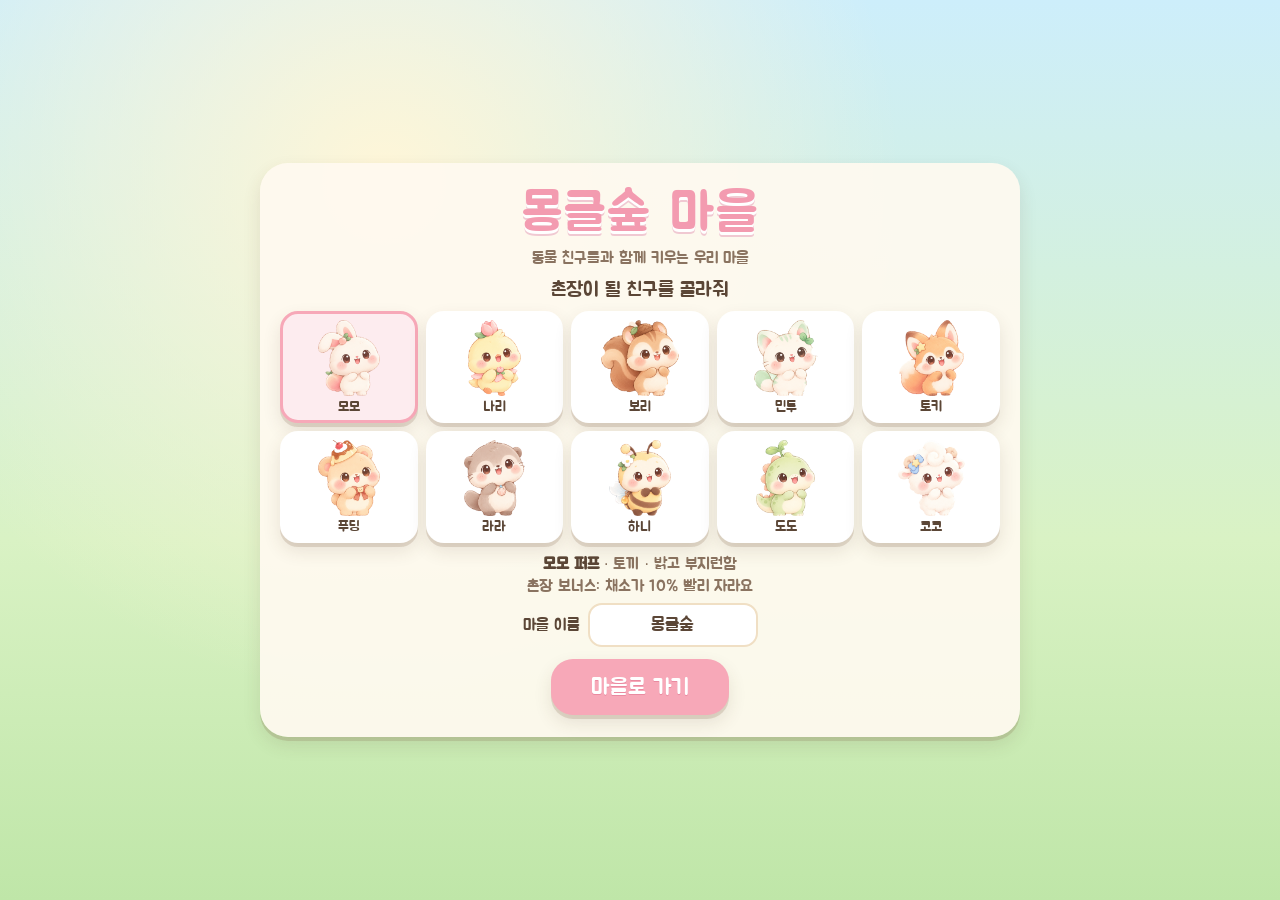
==== village/index.html @ f3bc0b9f "몽글숲 마을 공개: 5단계 건설까지 (village/ 폴더) 창고·울타리·길·꽃밭 짓기, 옮기기, 업그레이드(Lv1→5), 현실 시간 공사와 완성 연출, 나무·바위 채집, 옛 저장" ====
<!doctype html>
<html lang="ko">
<head>
<meta charset="utf-8">
<meta name="viewport" content="width=device-width, initial-scale=1, maximum-scale=1, user-scalable=no, viewport-fit=cover">
<title>몽글숲 마을</title>
<meta name="theme-color" content="#bfe6a8">
<meta name="description" content="동물 친구들과 농사짓고 건물을 지으며 키우는 힐링 마을 게임">
<meta property="og:title" content="몽글숲 마을">
<meta property="og:description" content="동물 친구들과 농사짓고 건물을 지으며 키우는 힐링 마을 게임">
<link rel="preconnect" href="https://fonts.googleapis.com">
<link rel="stylesheet" href="https://fonts.googleapis.com/css2?family=Jua&display=swap">
<link rel="stylesheet" href="css/ui.css">
</head>
<body>
<!-- 게임 화면(Phaser 캔버스)이 들어가는 곳 -->
<div id="game"></div>

<!-- 화면 위에 겹쳐지는 메뉴(HTML) -->
<div id="ui">
  <!-- 타이틀: 촌장 고르기 -->
  <section id="title" class="screen">
    <div class="title-card">
      <h1 class="logo">몽글숲 마을</h1>
      <p class="subtitle" data-i18n="title.subtitle"></p>
      <div id="continueBox" class="continue-box hidden">
        <img id="contImg" alt="">
        <div class="cont-text"><b id="contInfo"></b><small id="contWhen"></small></div>
        <div class="cont-btns">
          <button id="continueBtn" class="btn primary big" data-i18n="title.continue"></button>
          <button id="newGameBtn" class="btn" data-i18n="title.newGame"></button>
        </div>
      </div>
      <div id="newBox">
      <p id="newWarn" class="new-warn hidden" data-i18n="title.newWarn"></p>
      <h2 data-i18n="title.pickMayor"></h2>
      <div id="mayorList" class="mayor-list"></div>
      <p id="mayorInfo" class="mayor-info"></p>
      <label class="village-name">
        <span data-i18n="title.villageName"></span>
        <input id="villageName" maxlength="10" autocomplete="off">
      </label>
      <div class="start-row">
        <button id="backBtn" class="btn hidden" data-i18n="title.back"></button>
        <button id="startBtn" class="btn primary big" data-i18n="title.start"></button>
      </div>
      </div>
    </div>
  </section>

  <!-- 마을 화면 위 HUD -->
  <section id="hud" class="hidden">
    <div class="topbar">
      <div class="res"><span class="ico">🪙</span><b id="coinText">0</b></div>
      <div class="res"><span class="ico">🪵</span><b id="woodText">0</b></div>
      <div class="res"><span class="ico">🪨</span><b id="stoneText">0</b></div>
      <button class="res builder" id="builderRes" aria-label="일꾼"><span class="ico">🔨</span><b id="builderText">0/2</b></button>
      <div class="rank">
        <span id="rankName"></span>
        <div class="gauge"><i id="rankGauge"></i></div>
      </div>
      <div id="clockText" class="clock"></div>
      <button id="muteBtn" class="btn icon" aria-label="소리">🔊</button>
    </div>
    <div class="village-title" id="villageTitle"></div>
    <div class="zoom-tools">
      <button id="zoomIn" class="btn icon" aria-label="확대">＋</button>
      <button id="zoomOut" class="btn icon" aria-label="축소">－</button>
      <button id="centerBtn" class="btn icon" aria-label="내 캐릭터로">🎯</button>
    </div>
    <div id="holdChip" class="hold-chip hidden"><span id="holdText"></span><small data-i18n="farm.holdHint"></small><button id="holdCancel" class="btn icon" aria-label="내려놓기">✕</button></div>
    <div id="tutorial" class="tutorial hidden"></div>
    <nav class="bottombar" id="menuBar"></nav>
    <!-- 건물 놓기 모드 -->
    <div id="placeBar" class="place-bar">
      <div class="place-info"><b id="placeName"></b><small id="placeHint"></small></div>
      <div class="place-btns">
        <button id="placeRotate" class="btn">🔄 <span data-i18n="build.rotate"></span></button>
        <button id="placeCancel" class="btn">✕ <span data-i18n="build.cancel"></span></button>
        <button id="placeOk" class="btn primary">✓ <span id="placeOkText"></span></button>
      </div>
    </div>
  </section>

  <div id="toast" class="toast"></div>
</div>

<script src="lib/phaser.min.js"></script>
<script type="module" src="src/main.js"></script>
</body>
</html>
---- village/css/ui.css ----
/* 몽글숲 마을 · 화면 위 메뉴(HTML) 디자인 */
:root {
  --bg: #bfe6a8;
  --panel: #fffaf0;
  --panel-edge: #f0dfc4;
  --text: #5b4636;
  --text-soft: #8a7360;
  --accent: #f7a8b8;
  --accent-dark: #e98aa0;
  --gold: #f7c948;
  --shadow: 0 4px 0 rgba(120, 90, 60, .18), 0 8px 18px rgba(80, 60, 40, .12);
  --font: 'Jua', 'Apple SD Gothic Neo', 'Malgun Gothic', sans-serif;
  --safe-l: env(safe-area-inset-left, 0px);
  --safe-r: env(safe-area-inset-right, 0px);
  --safe-b: env(safe-area-inset-bottom, 0px);
  --safe-t: env(safe-area-inset-top, 0px);
}

* { box-sizing: border-box; -webkit-tap-highlight-color: transparent; }
html, body {
  margin: 0; height: 100%; overflow: hidden;
  background: var(--bg); color: var(--text); font-family: var(--font);
  user-select: none; -webkit-user-select: none; touch-action: none;
}
#game { position: fixed; inset: 0; }
#game canvas { display: block; }
#ui { position: fixed; inset: 0; pointer-events: none; }
#ui > * { pointer-events: auto; }
.hidden { display: none !important; }

/* 버튼: 손가락으로 누르기 쉽게 최소 44px */
.btn {
  font-family: var(--font); font-size: 17px; color: var(--text);
  min-height: 44px; min-width: 44px; padding: 0 16px;
  border: 0; border-radius: 16px; background: var(--panel);
  box-shadow: var(--shadow); cursor: pointer;
  transition: transform .08s;
}
.btn:active { transform: translateY(2px) scale(.97); }
.btn.primary { background: var(--accent); color: #fff; text-shadow: 0 1px 0 var(--accent-dark); }
.btn.big { font-size: 22px; min-height: 56px; padding: 0 40px; border-radius: 22px; }
.btn.icon { padding: 0; width: 44px; font-size: 20px; border-radius: 50%; }

/* ---------- 타이틀 ---------- */
.screen {
  position: absolute; inset: 0; display: flex; align-items: center; justify-content: center;
  padding: max(12px, var(--safe-t)) max(16px, var(--safe-r)) max(12px, var(--safe-b)) max(16px, var(--safe-l));
  background: radial-gradient(circle at 30% 20%, #fff6d8 0%, transparent 45%),
              linear-gradient(180deg, #cdeefb 0%, #d9f2c4 60%, #bfe6a8 100%);
  overflow-y: auto; touch-action: pan-y;
}
.title-card {
  width: min(760px, 100%); background: rgba(255, 250, 240, .92);
  border-radius: 28px; padding: 18px 20px 22px; box-shadow: var(--shadow);
  text-align: center;
}
.logo {
  margin: 0; font-size: clamp(34px, 6vw, 52px); font-weight: normal; color: #f39bb0;
  text-shadow: 0 3px 0 #fff, 0 5px 0 #f0c9d2;
  letter-spacing: 2px;
}
.subtitle { margin: 2px 0 10px; color: var(--text-soft); }
.title-card h2 { margin: 6px 0 8px; font-size: 20px; font-weight: normal; }
.mayor-list {
  display: grid; grid-template-columns: repeat(5, 1fr); gap: 8px;
}
.mayor {
  position: relative; border: 3px solid transparent; border-radius: 18px;
  background: #fff; padding: 6px 2px 4px; cursor: pointer; box-shadow: var(--shadow);
  font-family: var(--font); color: var(--text); min-height: 44px;
}
.mayor img { height: clamp(48px, 9vw, 76px); width: auto; display: block; margin: 0 auto 2px; pointer-events: none; }
.mayor span { font-size: 14px; }
.mayor.selected { border-color: var(--c, var(--accent)); background: color-mix(in srgb, var(--c, #fff) 22%, #fff); }
.mayor.selected img { animation: hop .6s ease-in-out infinite; }
@keyframes hop { 0%,100% { transform: translateY(0) scale(1,1); } 40% { transform: translateY(-6px) scale(.96,1.04); } 70% { transform: translateY(0) scale(1.05,.95); } }
.mayor-info { min-height: 44px; margin: 10px 0 6px; color: var(--text-soft); line-height: 1.4; }
.mayor-info b { color: var(--text); }
.village-name { display: inline-flex; align-items: center; gap: 8px; margin: 0 0 12px; }
.village-name input {
  font-family: var(--font); font-size: 18px; color: var(--text);
  height: 44px; width: 170px; padding: 0 12px; border-radius: 14px;
  border: 2px solid var(--panel-edge); background: #fff; text-align: center;
  user-select: text; -webkit-user-select: text;
}

/* ---------- HUD ---------- */
#hud { position: absolute; inset: 0; pointer-events: none; }
#hud > * { pointer-events: auto; }
.topbar {
  position: absolute; top: max(8px, var(--safe-t)); left: max(10px, var(--safe-l)); right: max(10px, var(--safe-r));
  display: flex; align-items: center; gap: 8px; flex-wrap: wrap; pointer-events: none;
}
.topbar > * { pointer-events: auto; }
.res, .rank, .clock {
  display: flex; align-items: center; gap: 4px; height: 40px; padding: 0 12px;
  background: rgba(255, 250, 240, .92); border-radius: 20px; box-shadow: var(--shadow);
  font-size: 17px;
}
.res .ico { font-size: 18px; }
.rank { gap: 8px; }
.gauge { width: 90px; height: 12px; border-radius: 6px; background: #efe2cc; overflow: hidden; }
.gauge i { display: block; height: 100%; width: 0; border-radius: 6px; background: linear-gradient(90deg, var(--gold), #f39bb0); transition: width .4s; }
.clock { margin-left: auto; color: var(--text-soft); }
.village-title {
  position: absolute; top: calc(max(8px, var(--safe-t)) + 50px); left: max(10px, var(--safe-l));
  font-size: 15px; color: #fff; text-shadow: 0 1px 2px rgba(60, 90, 40, .6); pointer-events: none;
}
.zoom-tools {
  position: absolute; right: max(10px, var(--safe-r)); top: 50%; transform: translateY(-50%);
  display: flex; flex-direction: column; gap: 10px;
}
.bottombar {
  position: absolute; left: 50%; transform: translateX(-50%);
  bottom: max(8px, var(--safe-b));
  display: flex; gap: 6px; padding: 6px; border-radius: 24px;
  background: rgba(255, 250, 240, .92); box-shadow: var(--shadow);
}
.menu-btn {
  display: flex; flex-direction: column; align-items: center; justify-content: center;
  min-width: 64px; height: 56px; padding: 0 6px; border: 0; border-radius: 18px; background: transparent;
  font-family: var(--font); color: var(--text); font-size: 13px; cursor: pointer;
}
.menu-btn .ico { font-size: 24px; line-height: 1; }
.menu-btn:active { background: #f6ead6; }

/* ---------- 알림(토스트) ---------- */
.toast {
  position: absolute; left: 50%; bottom: calc(max(8px, var(--safe-b)) + 84px);
  transform: translate(-50%, 20px); opacity: 0; pointer-events: none;
  background: rgba(91, 70, 54, .9); color: #fff; padding: 10px 18px; border-radius: 18px;
  font-size: 16px; transition: opacity .25s, transform .25s; white-space: nowrap; max-width: 92vw;
}
.toast.show { opacity: 1; transform: translate(-50%, 0); }

/* 작은 화면(세로 폰 등) */
@media (max-width: 560px) {
  .mayor-list { grid-template-columns: repeat(5, 1fr); gap: 5px; }
  .mayor span { font-size: 12px; }
  .menu-btn { min-width: 48px; font-size: 11px; }
  .res, .rank, .clock { height: 36px; font-size: 15px; padding: 0 9px; }
  .gauge { width: 56px; }
  .clock { display: none; }
}
/* 가로 폰(높이가 낮을 때) */
@media (max-height: 460px) {
  .title-card { padding: 10px 16px 14px; }
  .logo { font-size: 32px; }
  .subtitle { display: none; }
  .mayor img { height: 50px; }
  .mayor-info { min-height: 0; margin: 6px 0; font-size: 14px; }
  .btn.big { min-height: 48px; font-size: 19px; }
  .menu-btn { height: 48px; }
  .village-title { display: none; }
}

/* ---------- 3단계: 창(패널), 가방, 가게 ---------- */
.panel-wrap {
  position: absolute; inset: 0; display: flex; align-items: center; justify-content: center;
  background: rgba(91, 70, 54, .25); padding: 12px max(16px, var(--safe-r)) 12px max(16px, var(--safe-l));
  animation: fadeIn .15s ease-out;
}
@keyframes fadeIn { from { opacity: 0; } }
@keyframes popIn { from { transform: scale(.92); opacity: 0; } }
.panel {
  width: min(560px, 100%); max-height: min(560px, 100%); display: flex; flex-direction: column;
  background: var(--panel); border-radius: 24px; box-shadow: var(--shadow); animation: popIn .18s ease-out;
}
.panel header { display: flex; align-items: center; justify-content: space-between; gap: 8px; padding: 12px 12px 6px 18px; }
.panel h3 { margin: 0; font-weight: normal; font-size: 21px; }
.panel-sub { margin: 2px 0 0; font-size: 14px; color: var(--text-soft); }
.panel-sub:empty { display: none; }
.panel-body { overflow-y: auto; padding: 4px 16px 16px; touch-action: pan-y; display: flex; flex-direction: column; gap: 10px; }
.empty { text-align: center; color: var(--text-soft); margin: 20px 0; }
.btn.small { min-height: 40px; font-size: 15px; padding: 0 12px; border-radius: 14px; }
.btn:disabled { opacity: .45; }
.btn.big-ish { min-height: 50px; font-size: 18px; }

.item-grid { display: grid; grid-template-columns: repeat(auto-fill, minmax(64px, 1fr)); gap: 8px; }
.item {
  position: relative; height: 64px; border: 2px solid var(--panel-edge); border-radius: 16px; background: #fff;
  font-family: var(--font); color: var(--text); cursor: pointer; display: flex; align-items: center; justify-content: center;
}
.item .emo { font-size: 30px; line-height: 1; }
.item .badge { position: absolute; left: 5px; top: 3px; font-size: 16px; }
.item b { position: absolute; right: 6px; bottom: 3px; font-weight: normal; font-size: 14px; }
.item.named { height: 84px; flex-direction: column; padding-bottom: 14px; }
.item .nm { position: absolute; bottom: 4px; left: 0; right: 0; font-style: normal; font-size: 13px; }
.item.named b { bottom: 20px; }
.item.sel { border-color: var(--accent); background: #fff1f4; }
.item-info { min-height: 44px; display: flex; align-items: center; gap: 10px; flex-wrap: wrap; color: var(--text-soft); }
.item-info b { color: var(--text); font-weight: normal; }

.shop-list { display: flex; flex-direction: column; gap: 8px; }
.shop-row { display: flex; align-items: center; gap: 10px; padding: 8px 10px; background: #fff; border-radius: 16px; border: 2px solid var(--panel-edge); }
.shop-row.off { background: #fbf7ef; }
.shop-row .emo { font-size: 30px; width: 36px; text-align: center; flex: none; }
.shop-text { flex: 1; min-width: 0; display: flex; flex-wrap: wrap; align-items: center; gap: 4px 6px; }
.shop-text b { font-weight: normal; font-size: 17px; }
.shop-text small { width: 100%; color: var(--text-soft); font-size: 13px; }
.tag { font-size: 12px; padding: 1px 7px; border-radius: 8px; }
.tag.good { background: #dff3d4; color: #4a8a3c; }
.tag.slow { background: #f3e6d2; color: #9a7a55; }
.shop-btns { display: flex; gap: 6px; flex: none; }

/* 들고 있는 씨앗 */
.hold-chip {
  position: absolute; left: 50%; transform: translateX(-50%); top: calc(max(8px, var(--safe-t)) + 52px);
  display: flex; align-items: center; gap: 8px; height: 44px; padding: 0 6px 0 14px;
  background: #fff1f4; border: 2px solid var(--accent); border-radius: 22px; box-shadow: var(--shadow); font-size: 16px;
}
.hold-chip small { color: var(--text-soft); font-size: 13px; }
.hold-chip .btn.icon { width: 34px; min-width: 34px; min-height: 34px; height: 34px; font-size: 15px; box-shadow: none; background: #fff; }

/* 안내 문구 */
.tutorial {
  position: absolute; left: 50%; transform: translateX(-50%); bottom: calc(max(8px, var(--safe-b)) + 78px);
  max-width: min(92vw, 560px); padding: 9px 16px; border-radius: 18px; text-align: center;
  background: rgba(255, 250, 240, .95); box-shadow: var(--shadow); font-size: 16px; pointer-events: none;
  animation: bob 1.6s ease-in-out infinite;
}
@keyframes bob { 0%, 100% { transform: translate(-50%, 0); } 50% { transform: translate(-50%, -4px); } }
.menu-btn.bump .ico, .res.bump { animation: bump .45s ease-out; }
@keyframes bump { 30% { transform: scale(1.25); } }
@media (max-height: 460px) {
  .hold-chip { top: calc(max(8px, var(--safe-t)) + 46px); }
  .tutorial { bottom: calc(max(8px, var(--safe-b)) + 66px); font-size: 14px; padding: 6px 14px; }
  .panel { max-height: 100%; }
  .panel header { padding-top: 8px; }
}
@media (prefers-reduced-motion: reduce) { .tutorial, .mayor.selected img { animation: none; } }

/* ---------- 4단계: 이어하기, 설정 ---------- */
.continue-box { display: flex; align-items: center; gap: 14px; flex-wrap: wrap; justify-content: center; margin: 8px 0 4px; padding: 12px 16px; background: #fff; border-radius: 20px; box-shadow: var(--shadow); }
.continue-box img { height: 72px; animation: hop 1.2s ease-in-out infinite; }
.cont-text { display: flex; flex-direction: column; gap: 4px; text-align: left; min-width: 0; }
.cont-text b { font-weight: normal; font-size: 19px; }
.cont-text small { color: var(--text-soft); font-size: 14px; }
.cont-btns { display: flex; gap: 8px; align-items: center; flex-wrap: wrap; justify-content: center; }
.new-warn { margin: 8px auto 2px; max-width: 520px; padding: 8px 12px; border-radius: 14px; background: #fff1e6; color: #a2582b; font-size: 15px; }
.start-row { display: flex; gap: 10px; justify-content: center; flex-wrap: wrap; }
.start-row .btn.danger, .btn.danger { background: #f39b8e; color: #fff; }
.set-row { display: flex; align-items: center; justify-content: space-between; gap: 10px; flex-wrap: wrap; padding: 8px 0; border-bottom: 2px dashed var(--panel-edge); }
.set-row:last-child { border-bottom: 0; }
.set-row > span { font-size: 17px; }
.set-col { display: flex; flex-direction: column; gap: 8px; padding: 8px 0; border-bottom: 2px dashed var(--panel-edge); }
.set-col h4 { margin: 0; font-weight: normal; font-size: 17px; }
.set-btns { display: flex; gap: 8px; flex-wrap: wrap; }
.set-note { margin: 0; color: var(--text-soft); font-size: 14px; line-height: 1.45; }
.code-box { width: 100%; min-height: 64px; font-family: ui-monospace, monospace; font-size: 12px; color: var(--text); border: 2px solid var(--panel-edge); border-radius: 12px; padding: 8px; background: #fff; resize: vertical; user-select: text; -webkit-user-select: text; word-break: break-all; }
.away-list { display: flex; flex-direction: column; gap: 6px; font-size: 18px; margin: 4px 0 6px; }

/* ---------- 5단계: 건설 ---------- */
.res.builder { border: 0; font-family: var(--font); color: var(--text); cursor: pointer; }
.res.builder.working .ico { display: inline-block; animation: knock .5s ease-in-out infinite; }
@keyframes knock { 50% { transform: rotate(-25deg); } }
.cost { display: inline-block; padding: 0 4px; border-radius: 6px; background: #f6ead6; color: var(--text); margin-right: 2px; }
.cost.short { background: #fde0dc; color: #c4524a; }
.costs { line-height: 1.8; }
.shop-btns.col { flex-direction: column; align-items: flex-end; gap: 2px; }
.why { font-size: 12px; color: #c4524a; white-space: nowrap; }
.shop-row.locked { opacity: .7; }
.head-btns { display: flex; gap: 8px; align-items: center; }
.job-box { display: flex; flex-direction: column; gap: 8px; align-items: flex-start; padding: 10px 12px; background: #fff; border: 2px solid var(--panel-edge); border-radius: 16px; }
.job-box b { font-weight: normal; font-size: 17px; }
.progress { width: 100%; height: 14px; border-radius: 7px; background: #efe2cc; overflow: hidden; }
.progress i { display: block; height: 100%; border-radius: 7px; background: linear-gradient(90deg, #8fd19e, #b8e7a4); transition: width .5s; }
.place-bar {
  position: absolute; left: 50%; transform: translateX(-50%); bottom: max(8px, var(--safe-b));
  display: none; align-items: center; gap: 12px; flex-wrap: wrap; justify-content: center;
  padding: 8px 10px 8px 16px; border-radius: 24px; background: rgba(255, 250, 240, .96); box-shadow: var(--shadow);
  max-width: calc(100vw - 20px);
}
.place-info { display: flex; flex-direction: column; min-width: 0; }
.place-info b { font-weight: normal; font-size: 17px; }
.place-info small { color: var(--text-soft); font-size: 13px; }
.place-info small.bad { color: #c4524a; }
.place-btns { display: flex; gap: 8px; }
#hud.placing .place-bar { display: flex; }
#hud.placing .bottombar, #hud.placing .tutorial, #hud.placing .hold-chip { display: none !important; }
@media (max-height: 460px) {
  .place-bar { padding: 5px 8px 5px 12px; gap: 8px; }
  .place-btns .btn { min-height: 40px; font-size: 15px; padding: 0 12px; }
}
@media (max-width: 560px) { .place-btns .btn span { display: none; } }
/* 안내 문구가 떠 있으면 알림을 그 위로 */
#ui:has(#tutorial:not(.hidden)) .toast { bottom: calc(max(8px, var(--safe-b)) + 128px); }
@media (max-height: 460px) { #ui:has(#tutorial:not(.hidden)) .toast { bottom: calc(max(8px, var(--safe-b)) + 108px); } }
#ui:has(#hud.placing) .toast { bottom: calc(max(8px, var(--safe-b)) + 84px); }
@media (max-width: 560px) { .village-title { display: none; } .res.builder { padding: 0 8px; } }
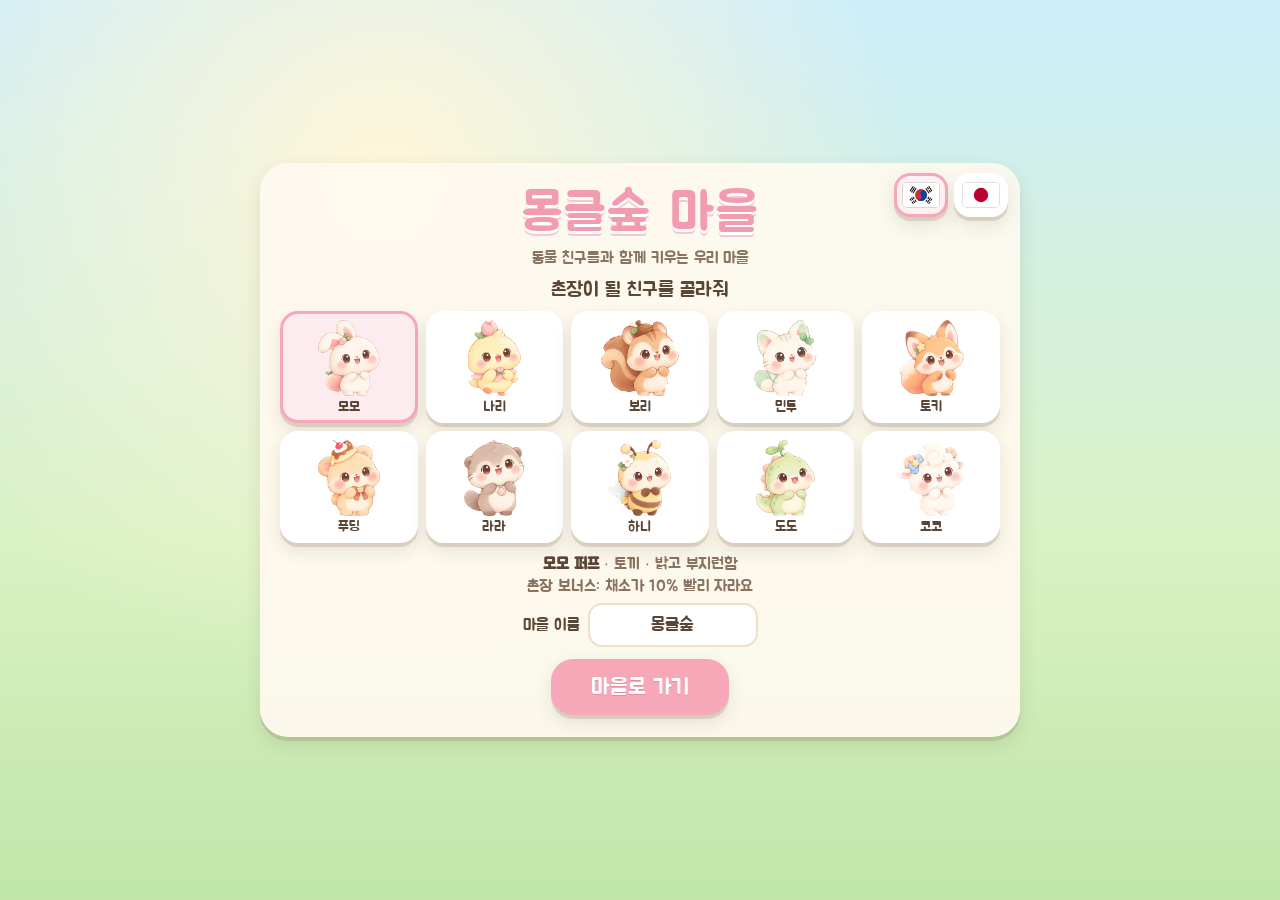
==== commit f27a2155: "몽글숲 마을: 한국어/일본어 언어 선택 (타이틀 국기 버튼, 설정) Co-Authored-By: Claude Opus 5.5 (1M context) <noreply@anthropi" ====
--- a/village/index.html
+++ b/village/index.html
@@ -9,7 +9,7 @@
 <meta property="og:title" content="몽글숲 마을">
 <meta property="og:description" content="동물 친구들과 농사짓고 건물을 지으며 키우는 힐링 마을 게임">
 <link rel="preconnect" href="https://fonts.googleapis.com">
-<link rel="stylesheet" href="https://fonts.googleapis.com/css2?family=Jua&display=swap">
+<link rel="stylesheet" href="https://fonts.googleapis.com/css2?family=Jua&family=M+PLUS+Rounded+1c:wght@500&display=swap">
 <link rel="stylesheet" href="css/ui.css">
 </head>
 <body>
@@ -21,7 +21,12 @@
   <!-- 타이틀: 촌장 고르기 -->
   <section id="title" class="screen">
     <div class="title-card">
-      <h1 class="logo">몽글숲 마을</h1>
+      <!-- 언어 고르기 (국기) -->
+      <div id="langPick" class="lang-pick" role="group" aria-label="Language">
+        <button data-lang="ko" aria-label="한국어" title="한국어"><img src="art/ui/flag_ko.svg" alt=""><span>한국어</span></button>
+        <button data-lang="ja" aria-label="日本語" title="日本語"><img src="art/ui/flag_ja.svg" alt=""><span>日本語</span></button>
+      </div>
+      <h1 class="logo" data-i18n="title.logo">몽글숲 마을</h1>
       <p class="subtitle" data-i18n="title.subtitle"></p>
       <div id="continueBox" class="continue-box hidden">
         <img id="contImg" alt="">
@@ -54,21 +59,21 @@
       <div class="res"><span class="ico">🪙</span><b id="coinText">0</b></div>
       <div class="res"><span class="ico">🪵</span><b id="woodText">0</b></div>
       <div class="res"><span class="ico">🪨</span><b id="stoneText">0</b></div>
-      <button class="res builder" id="builderRes" aria-label="일꾼"><span class="ico">🔨</span><b id="builderText">0/2</b></button>
+      <button class="res builder" id="builderRes" data-i18n-aria="aria.builders"><span class="ico">🔨</span><b id="builderText">0/2</b></button>
       <div class="rank">
         <span id="rankName"></span>
         <div class="gauge"><i id="rankGauge"></i></div>
       </div>
       <div id="clockText" class="clock"></div>
-      <button id="muteBtn" class="btn icon" aria-label="소리">🔊</button>
+      <button id="muteBtn" class="btn icon" data-i18n-aria="aria.sound">🔊</button>
     </div>
     <div class="village-title" id="villageTitle"></div>
     <div class="zoom-tools">
-      <button id="zoomIn" class="btn icon" aria-label="확대">＋</button>
-      <button id="zoomOut" class="btn icon" aria-label="축소">－</button>
-      <button id="centerBtn" class="btn icon" aria-label="내 캐릭터로">🎯</button>
+      <button id="zoomIn" class="btn icon" data-i18n-aria="aria.zoomIn">＋</button>
+      <button id="zoomOut" class="btn icon" data-i18n-aria="aria.zoomOut">－</button>
+      <button id="centerBtn" class="btn icon" data-i18n-aria="aria.center">🎯</button>
     </div>
-    <div id="holdChip" class="hold-chip hidden"><span id="holdText"></span><small data-i18n="farm.holdHint"></small><button id="holdCancel" class="btn icon" aria-label="내려놓기">✕</button></div>
+    <div id="holdChip" class="hold-chip hidden"><span id="holdText"></span><small data-i18n="farm.holdHint"></small><button id="holdCancel" class="btn icon" data-i18n-aria="aria.drop">✕</button></div>
     <div id="tutorial" class="tutorial hidden"></div>
     <nav class="bottombar" id="menuBar"></nav>
     <!-- 건물 놓기 모드 -->
--- a/village/css/ui.css
+++ b/village/css/ui.css
@@ -9,7 +9,7 @@
   --accent-dark: #e98aa0;
   --gold: #f7c948;
   --shadow: 0 4px 0 rgba(120, 90, 60, .18), 0 8px 18px rgba(80, 60, 40, .12);
-  --font: 'Jua', 'Apple SD Gothic Neo', 'Malgun Gothic', sans-serif;
+  --font: 'Jua', 'M PLUS Rounded 1c', 'Apple SD Gothic Neo', 'Malgun Gothic', 'Hiragino Maru Gothic ProN', sans-serif;
   --safe-l: env(safe-area-inset-left, 0px);
   --safe-r: env(safe-area-inset-right, 0px);
   --safe-b: env(safe-area-inset-bottom, 0px);
@@ -288,3 +288,31 @@
 @media (max-height: 460px) { #ui:has(#tutorial:not(.hidden)) .toast { bottom: calc(max(8px, var(--safe-b)) + 108px); } }
 #ui:has(#hud.placing) .toast { bottom: calc(max(8px, var(--safe-b)) + 84px); }
 @media (max-width: 560px) { .village-title { display: none; } .res.builder { padding: 0 8px; } }
+
+/* ---------- 언어 고르기 (국기) ---------- */
+.title-card { position: relative; }
+.lang-pick { position: absolute; top: 10px; right: 12px; display: flex; gap: 6px; }
+.lang-pick button {
+  display: flex; align-items: center; gap: 6px; min-height: 44px; padding: 0 10px 0 6px;
+  border: 3px solid transparent; border-radius: 16px; background: #fff; box-shadow: var(--shadow);
+  font-family: var(--font); font-size: 14px; color: var(--text-soft); cursor: pointer;
+}
+.lang-pick img { width: 36px; height: 24px; border-radius: 4px; box-shadow: 0 0 0 1px rgba(0,0,0,.12); display: block; }
+.lang-pick button.selected { border-color: var(--accent); color: var(--text); background: #fff1f4; }
+.lang-pick button:active { transform: scale(.95); }
+/* 국기만 보여줌 (글자는 화면 읽기용) */
+.lang-pick span { position: absolute; width: 1px; height: 1px; overflow: hidden; clip: rect(0 0 0 0); }
+.lang-pick button { padding: 0 6px; }
+@media (max-height: 460px) { .lang-pick { top: 6px; right: 8px; } }
+@media (max-width: 560px) { .title-card { padding-top: 58px; } }
+.lang-row { display: flex; gap: 8px; }
+.lang-row .btn img { width: 30px; height: 20px; border-radius: 3px; vertical-align: middle; box-shadow: 0 0 0 1px rgba(0,0,0,.12); }
+.lang-row .btn.selected { outline: 3px solid var(--accent); }
+/* 타이틀이 화면보다 길 때 위쪽(로고·국기)이 잘리지 않게: 가운데 정렬은 margin:auto로 */
+.screen { align-items: flex-start; }
+.title-card { margin: auto; }
+@media (max-height: 640px) and (min-height: 461px) {
+  .mayor img { height: 58px; }
+  .title-card { padding-top: 12px; }
+  .subtitle { margin-bottom: 4px; }
+}
